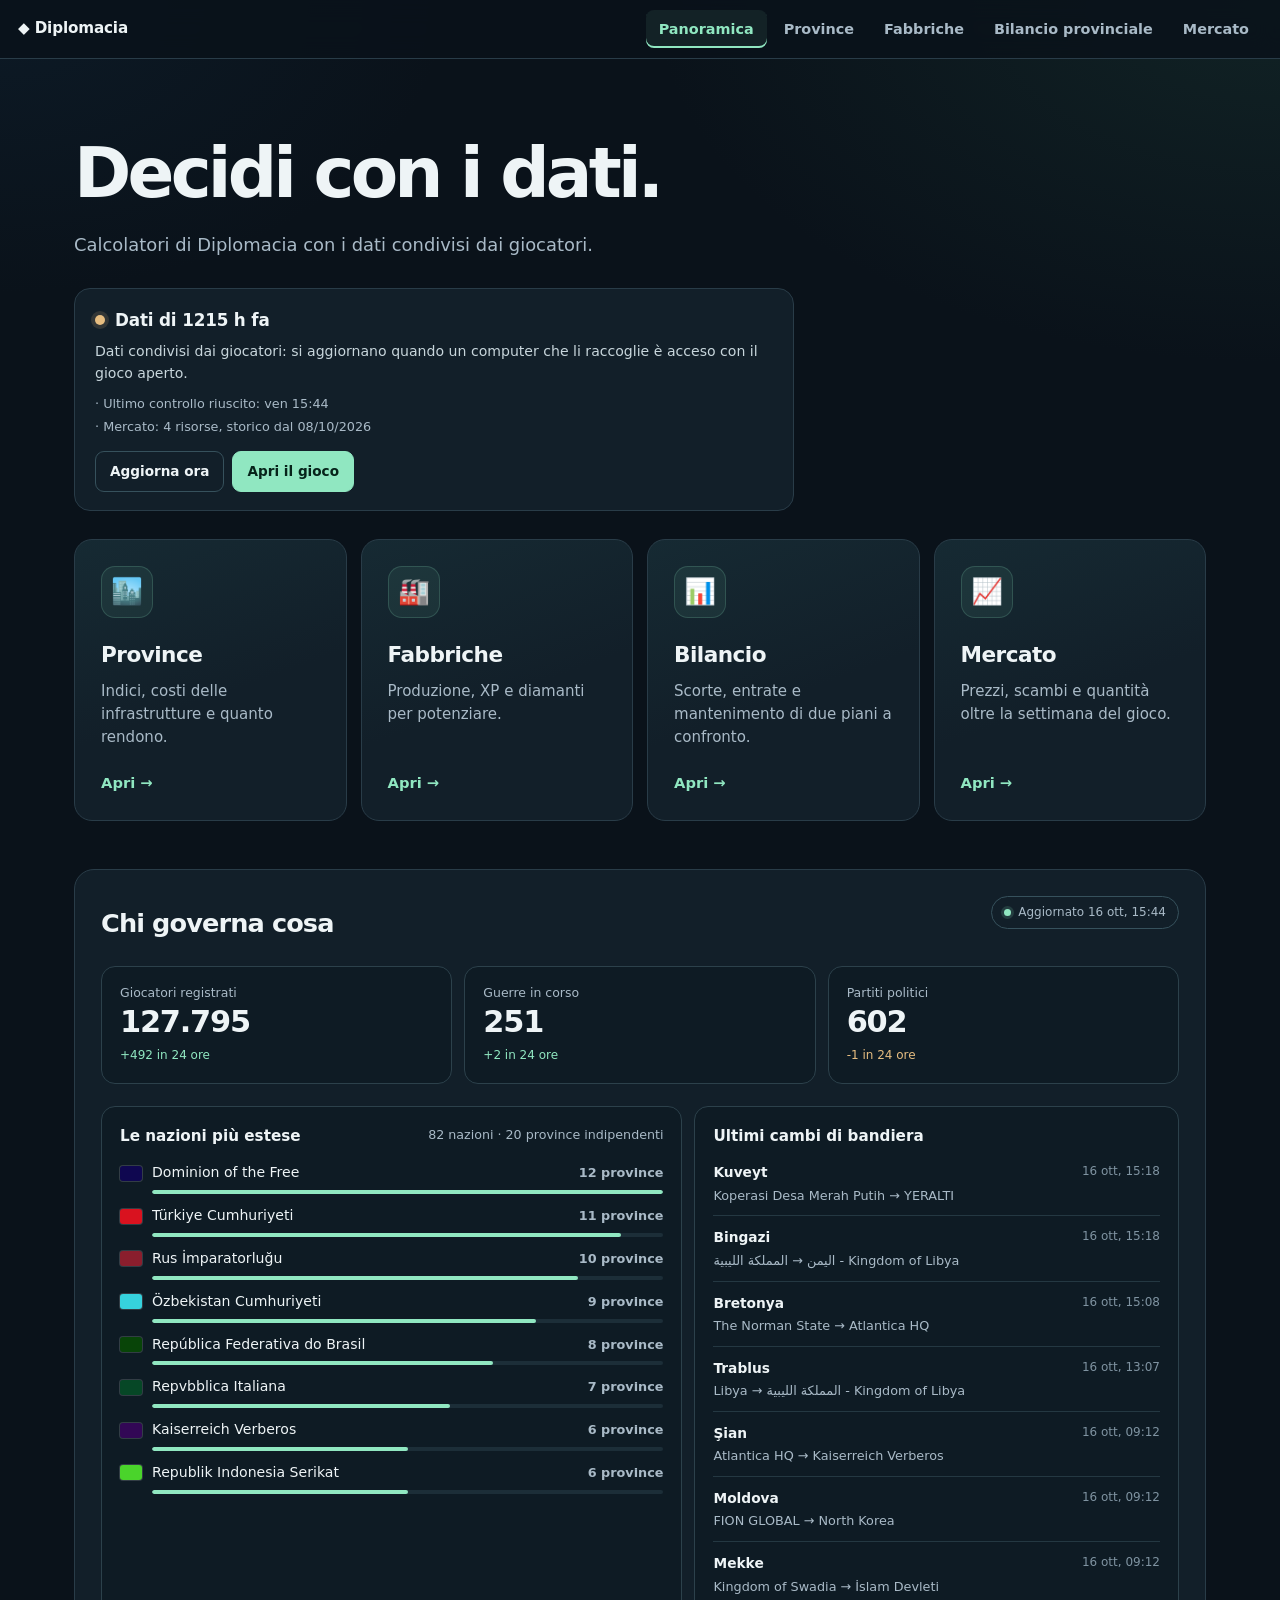
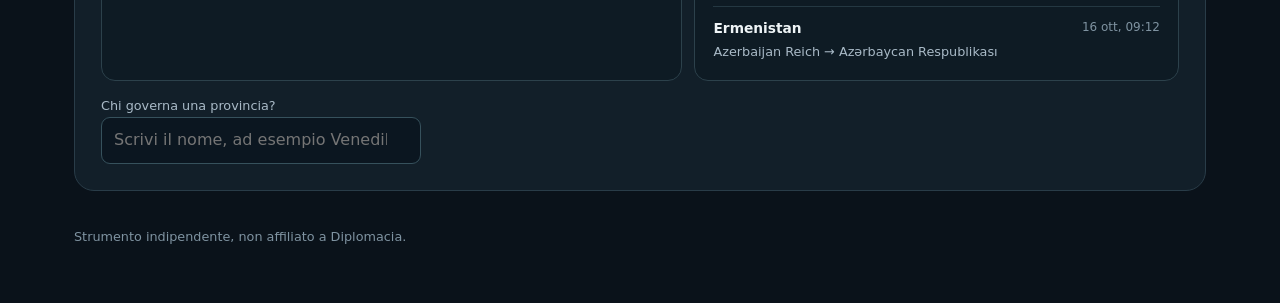
==== index.html @ f55ecc8c "Sito compattato 2026-10-16 15:44" ====
<!doctype html>
<html lang="it"><head><meta charset="utf-8"><meta name="viewport" content="width=device-width,initial-scale=1"><meta name="theme-color" content="#0a121a"><title>Diplomacia Calcolatori</title><link rel="stylesheet" href="unified.css"><link rel="stylesheet" href="collector.css"><style>
*{box-sizing:border-box}body{margin:0;background:var(--dip-glow) no-repeat var(--dip-bg);color:var(--dip-text);font-size:16px;line-height:1.55}.wrap{max-width:1180px;margin:auto;padding:64px 24px 56px}h1{font-size:clamp(2.4rem,5.4vw,4.4rem);line-height:1.06;margin:14px 0 20px;letter-spacing:-.055em;font-weight:750}h1 em{font-style:normal;color:var(--dip-accent)}.eyebrow{color:var(--dip-accent);text-transform:uppercase;letter-spacing:.16em;font-size:.7rem;font-weight:750}.lead{font-size:1.12rem;line-height:1.65;color:var(--dip-soft);max-width:640px;margin:0}.grid{display:grid;grid-template-columns:repeat(auto-fit,minmax(230px,1fr));gap:14px;margin-top:28px}.card{position:relative;display:flex;flex-direction:column;min-height:200px;padding:26px;border:1px solid var(--dip-line);border-radius:18px;background:linear-gradient(160deg,#162a33,var(--dip-panel) 55%);text-decoration:none;color:inherit;overflow:hidden}.card::after{content:"";position:absolute;inset:0 0 auto;height:2px;background:linear-gradient(90deg,var(--dip-accent),transparent);opacity:0;transition:opacity .2s}.card:hover,.card:focus-visible{border-color:#4c736c;outline:none}.card:hover::after,.card:focus-visible::after{opacity:1}.card:focus-visible{box-shadow:0 0 0 2px var(--dip-accent)}.icon{display:grid;place-items:center;width:52px;height:52px;border-radius:14px;background:#90e7c112;border:1px solid #90e7c12e;font-size:1.6rem}.card h2{margin:20px 0 8px;font-size:1.35rem;letter-spacing:-.025em}.card p{color:var(--dip-soft);margin:0;font-size:.94rem}.card strong{margin-top:auto;padding-top:22px;color:var(--dip-accent);font-size:.92rem;font-weight:650}.card strong span{display:inline-block;transition:transform .2s}.card:hover strong span{transform:translateX(4px)}.note{display:grid;gap:4px;margin-top:22px;border:1px solid var(--dip-line);border-radius:14px;padding:16px 20px;background:var(--dip-panel-2);color:var(--dip-soft);font-size:.88rem}.note p{margin:0}.note strong{color:var(--dip-text)}#shared-status{color:var(--dip-accent)}footer{margin-top:36px;color:#7f93a1;font-size:.8rem}.after{text-align:center}.world{margin-top:48px;padding:26px;border:1px solid var(--dip-line);border-radius:20px;background:var(--dip-panel)}.world-head{display:flex;justify-content:space-between;align-items:flex-start;gap:16px;flex-wrap:wrap}.world h2{margin:8px 0 0;font-size:1.6rem;letter-spacing:-.035em}.world h3{margin:0 0 14px;font-size:.95rem;display:flex;justify-content:space-between;gap:8px}.world h3 small{color:var(--dip-soft);font-weight:500}.pill{font-size:.75rem;color:var(--dip-soft);border:1px solid var(--dip-line-2);border-radius:999px;padding:6px 12px;white-space:nowrap}.pill::before{content:"";display:inline-block;width:7px;height:7px;margin-right:7px;border-radius:50%;background:var(--dip-accent);box-shadow:0 0 0 3px #90e7c126}.world-stats{display:grid;grid-template-columns:repeat(3,minmax(0,1fr));gap:12px;margin:22px 0}.wtile{padding:16px 18px;border:1px solid #2c414b;border-radius:14px;background:var(--dip-panel-2)}.wtile small{display:block;color:var(--dip-soft);font-size:.78rem}.wtile strong{display:block;font-size:1.9rem;letter-spacing:-.04em;line-height:1.3;font-variant-numeric:tabular-nums}.delta{font-size:.75rem;color:var(--dip-soft)}.delta.up{color:var(--dip-accent)}.delta.down{color:var(--dip-gold)}.world-cols{display:grid;grid-template-columns:1.2fr 1fr;gap:12px}.world-box{padding:18px;border:1px solid #2c414b;border-radius:14px;background:var(--dip-panel-2);min-width:0}.world ol,.world ul{list-style:none;margin:0;padding:0;display:grid;gap:11px}.nrow{display:flex;align-items:center;gap:10px;font-size:.88rem}.nname{flex:1;min-width:0;overflow:hidden;text-overflow:ellipsis;white-space:nowrap}.nrow b{font-weight:600;color:var(--dip-soft);font-size:.8rem;font-variant-numeric:tabular-nums;white-space:nowrap}.nbar{height:4px;margin:6px 0 0 32px;border-radius:4px;background:#1c2e38;overflow:hidden}.nbar span{display:block;height:100%;border-radius:4px;background:var(--dip-accent)}.flag{width:22px;height:15px;flex:none;border-radius:3px;object-fit:cover;box-shadow:0 0 0 1px #ffffff26;background:#2c414b}.flag.dot{display:inline-block}#world-changes li{display:grid;grid-template-columns:1fr auto;gap:2px 10px;font-size:.86rem;padding-bottom:10px;border-bottom:1px solid #243842}#world-changes li:last-child{border:0;padding:0}#world-changes span{grid-column:1;color:var(--dip-soft);font-size:.8rem}#world-changes time{grid-row:1;grid-column:2;color:#7f93a1;font-size:.75rem}#world-changes .empty{display:block;color:var(--dip-soft);font-size:.85rem;border:1px dashed #3b525e;border-radius:10px;padding:14px}.world-find{margin-top:12px;display:grid;grid-template-columns:minmax(0,320px) 1fr;gap:12px;align-items:center}.world-find input{font:inherit;width:100%;min-height:44px;padding:10px 12px;border-radius:9px;border:1px solid var(--dip-line-2);background:var(--dip-field);color:var(--dip-text)}.world-find input:focus-visible{outline:2px solid var(--dip-accent);outline-offset:2px}#world-owner{display:flex;align-items:center;gap:8px;flex-wrap:wrap;font-size:.9rem;color:var(--dip-soft)}#world-owner b{color:var(--dip-text)}.muted{color:var(--dip-soft)}.world-foot{margin:16px 0 0;font-size:.78rem;color:#7f93a1}.world.loading .world-cols,.world.loading .world-find{opacity:.45}@media(max-width:760px){.world{padding:18px}.world-stats{grid-template-columns:1fr 1fr 1fr;gap:8px}.wtile{padding:12px}.wtile strong{font-size:1.25rem}.world-cols,.world-find{grid-template-columns:1fr}}@media(max-width:420px){.world-stats{grid-template-columns:1fr}}
@media(max-width:600px){.wrap{padding:40px 16px 40px}.grid{margin-top:34px}.card{min-height:0}}@media(prefers-reduced-motion:reduce){.card::after,.card strong span{transition:none}}
</style></head><body><nav class="unified-nav" aria-label="Sezioni Diplomacia"><a href="index.html" aria-current="page">Panoramica</a><a href="province.html">Province</a><a href="fabbriche.html">Fabbriche</a><a href="bilancio.html">Bilancio provinciale</a><a href="mercato.html">Mercato</a></nav><main class="wrap"><h1>Decidi con i dati.</h1><p class="lead">Calcolatori di Diplomacia con i dati condivisi dai giocatori.</p><section id="collector" class="collector" aria-live="polite" style="margin-top:28px;max-width:720px"><div class="c-head"><span class="c-dot"></span><strong class="c-title">Controllo…</strong></div><p class="c-text"></p><ul class="c-facts"></ul><div class="c-actions"><button class="c-sync" type="button">Aggiorna ora</button><button class="c-open" type="button" hidden>Apri il gioco</button></div></section><div class="grid"><a class="card" href="province.html"><div class="icon">🏙️</div><h2>Province</h2><p>Indici, costi delle infrastrutture e quanto rendono.</p><strong>Apri <span>→</span></strong></a><a class="card" href="fabbriche.html"><div class="icon">🏭</div><h2>Fabbriche</h2><p>Produzione, XP e diamanti per potenziare.</p><strong>Apri <span>→</span></strong></a><a class="card" href="bilancio.html"><div class="icon">📊</div><h2>Bilancio</h2><p>Scorte, entrate e mantenimento di due piani a confronto.</p><strong>Apri <span>→</span></strong></a><a class="card" href="mercato.html"><div class="icon">📈</div><h2>Mercato</h2><p>Prezzi, scambi e quantità oltre la settimana del gioco.</p><strong>Apri <span>→</span></strong></a></div><section class="world loading" id="world" aria-labelledby="world-title"><div class="world-head"><div><h2 id="world-title">Chi governa cosa</h2></div><span class="pill" id="world-time" aria-live="polite">Leggo i dati pubblici…</span></div><div class="world-stats" id="world-stats"></div><div class="world-cols"><div class="world-box"><h3>Le nazioni più estese <small id="world-nation-count"></small></h3><ol id="world-nations"></ol></div><div class="world-box"><h3>Ultimi cambi di bandiera</h3><ul id="world-changes"></ul></div></div><div class="world-find"><label><span class="muted" style="font-size:.8rem">Chi governa una provincia?</span><input id="world-search" list="world-provinces" placeholder="Scrivi il nome, ad esempio Venedik" autocomplete="off"></label><datalist id="world-provinces"></datalist><p id="world-owner" aria-live="polite"></p></div></section><footer>Strumento indipendente, non affiliato a Diplomacia.</footer></main><script src="sito.js"></script><script src="public-world.js"></script><script src="status-ui.js"></script><script src="public-world-ui.js"></script></body></html>
---- unified.css ----
/* Tema comune Diplomacia: palette verde/menta/oro del simulatore Province (v9). Solo aspetto, nessuna logica. */
:root{--dip-bg:#0a121a;--dip-panel:#121f29;--dip-panel-2:#0e1b24;--dip-field:#0b1620;--dip-line:#293c48;--dip-line-2:#36515c;--dip-text:#eef4f6;--dip-soft:#a9bac7;--dip-accent:#90e7c1;--dip-accent-ink:#06231a;--dip-gold:#e6bd80;--dip-danger:#ffa59d;--dip-font:"Segoe UI Variable Text","Segoe UI",Inter,system-ui,-apple-system,sans-serif;--dip-glow:radial-gradient(ellipse 70vw 520px at 100% 0,#21493e4d,transparent 70%),radial-gradient(ellipse 50vw 420px at 0 0,#14324a40,transparent 70%);color-scheme:dark}
/* Ogni foglio di pagina, caricato dopo questo, applica lo sfondo con: background:var(--dip-glow) no-repeat var(--dip-bg) */
html{scrollbar-color:#2e4652 var(--dip-bg);scroll-padding-top:72px}
body{font-family:var(--dip-font);-webkit-font-smoothing:antialiased}
::selection{background:#90e7c155;color:#fff}

/* Navigazione: marchio a sinistra, sezioni a destra, fissa in alto */
.unified-nav{position:sticky;top:0;z-index:20;display:flex;align-items:center;gap:4px;flex-wrap:wrap;padding:10px max(18px,calc((100vw - 1384px)/2));background:#0a121ad9;-webkit-backdrop-filter:blur(12px);backdrop-filter:blur(12px);border-bottom:1px solid var(--dip-line)}
.unified-nav::before{content:"◆ Diplomacia";margin-right:auto;padding-right:16px;color:var(--dip-text);font:750 .95rem/1 var(--dip-font);letter-spacing:-.01em}
.unified-nav a{display:inline-flex;align-items:center;min-height:38px;padding:8px 13px;border:0;border-radius:8px;background:transparent;color:var(--dip-soft);text-decoration:none;font:600 .9rem var(--dip-font)}
.unified-nav a:hover{background:#1c2e38;color:#fff}
.unified-nav a:focus-visible{outline:2px solid var(--dip-accent);outline-offset:2px}
.unified-nav a[aria-current="page"]{background:#90e7c114;color:var(--dip-accent);box-shadow:inset 0 -2px var(--dip-accent)}

/* Collegamento al raccoglitore Firefox in fondo alle pagine */
a[href="/connect.html"]{display:inline-flex;align-items:center;gap:8px;margin:0 0 34px;padding:10px 16px;border:1px solid var(--dip-line-2);border-radius:999px;color:var(--dip-soft);text-decoration:none;font-size:.85rem}
a[href="/connect.html"]::before{content:"🦊"}
a[href="/connect.html"]:hover{color:var(--dip-accent);border-color:#4c736c}

@media(max-width:600px){html{scroll-padding-top:0}.unified-nav{position:relative;padding:8px 10px;gap:2px}.unified-nav::before{width:100%;margin:2px 0 6px;padding:0 4px}.unified-nav a{padding:7px 9px;font-size:.82rem;min-height:36px}}
@media(prefers-reduced-motion:no-preference){.unified-nav a,a[href="/connect.html"]{transition:background .16s,color .16s,border-color .16s}}
---- collector.css ----
/* Pannello "Raccolta automatica" (Panoramica e menu dell'icona) */
.collector{padding:18px 20px;border:1px solid var(--dip-line);border-radius:16px;background:var(--dip-panel)}
.collector .c-head{display:flex;align-items:center;gap:10px}
.collector .c-dot{width:10px;height:10px;flex:none;border-radius:50%;background:#6b7f8c;box-shadow:0 0 0 4px #6b7f8c26}
.collector[data-state="ok"] .c-dot{background:var(--dip-accent);box-shadow:0 0 0 4px #90e7c126}
.collector[data-state="old"] .c-dot,.collector[data-state="wait"] .c-dot{background:var(--dip-gold);box-shadow:0 0 0 4px #e6bd8026}
.collector[data-state="err"] .c-dot{background:var(--dip-danger);box-shadow:0 0 0 4px #ffa59d26}
.collector .c-title{font-size:1.05rem;letter-spacing:-.01em}
.collector .c-text{margin:8px 0 0;color:#c8d6dc;font-size:.88rem;line-height:1.55}
.collector .c-facts{list-style:none;margin:10px 0 0;padding:0;display:grid;gap:3px;color:var(--dip-soft);font-size:.8rem}
.collector .c-facts li::before{content:"· "}
.collector .c-actions{display:flex;gap:8px;flex-wrap:wrap;margin-top:14px}
.collector button{font:inherit;font-size:.85rem;font-weight:650;padding:9px 14px;border-radius:9px;cursor:pointer;border:1px solid var(--dip-line-2);background:transparent;color:var(--dip-text)}
.collector button:hover{border-color:#4c736c;color:var(--dip-accent)}
.collector .c-open{border-color:var(--dip-accent);background:var(--dip-accent);color:var(--dip-accent-ink)}
.collector .c-open:hover{background:#a8f0d0;color:var(--dip-accent-ink)}
.collector button:disabled{opacity:.6;cursor:default}
.collector button:focus-visible{outline:2px solid var(--dip-accent);outline-offset:2px}
.collector.compact{padding:14px}

/* Sito per gli altri giocatori (solo nell'estensione) */
.publish summary{cursor:pointer;display:flex;align-items:center;gap:10px;flex-wrap:wrap}
.publish .p-state{font-size:.8rem;color:var(--dip-soft)}
.publish .p-fields{display:grid;gap:10px;margin-top:12px}
.publish label{display:grid;gap:5px;font-size:.82rem;color:var(--dip-soft)}
.publish input{font:inherit;font-size:.9rem;padding:9px 11px;border-radius:9px;border:1px solid var(--dip-line-2);background:var(--dip-field);color:var(--dip-text);min-width:0;width:100%}
.publish .p-status{margin:10px 0 0;font-size:.85rem;color:#c8d6dc}
.publish .p-status.err{color:var(--dip-danger)}
.publish a{color:var(--dip-accent);word-break:break-all}
.publish .p-more{margin-top:12px}
.publish .p-more summary{font-size:.85rem;color:var(--dip-soft)}
.publish .p-roles{border:0;padding:0;margin:10px 0 0;display:grid;gap:6px}
.publish .p-roles legend{font-size:.82rem;color:var(--dip-soft);margin-bottom:4px}
.publish label.p-check{display:flex;gap:8px;align-items:flex-start;font-size:.85rem;color:var(--dip-text);margin-top:6px}
.publish label.p-check input{width:auto;margin-top:3px;flex:none}
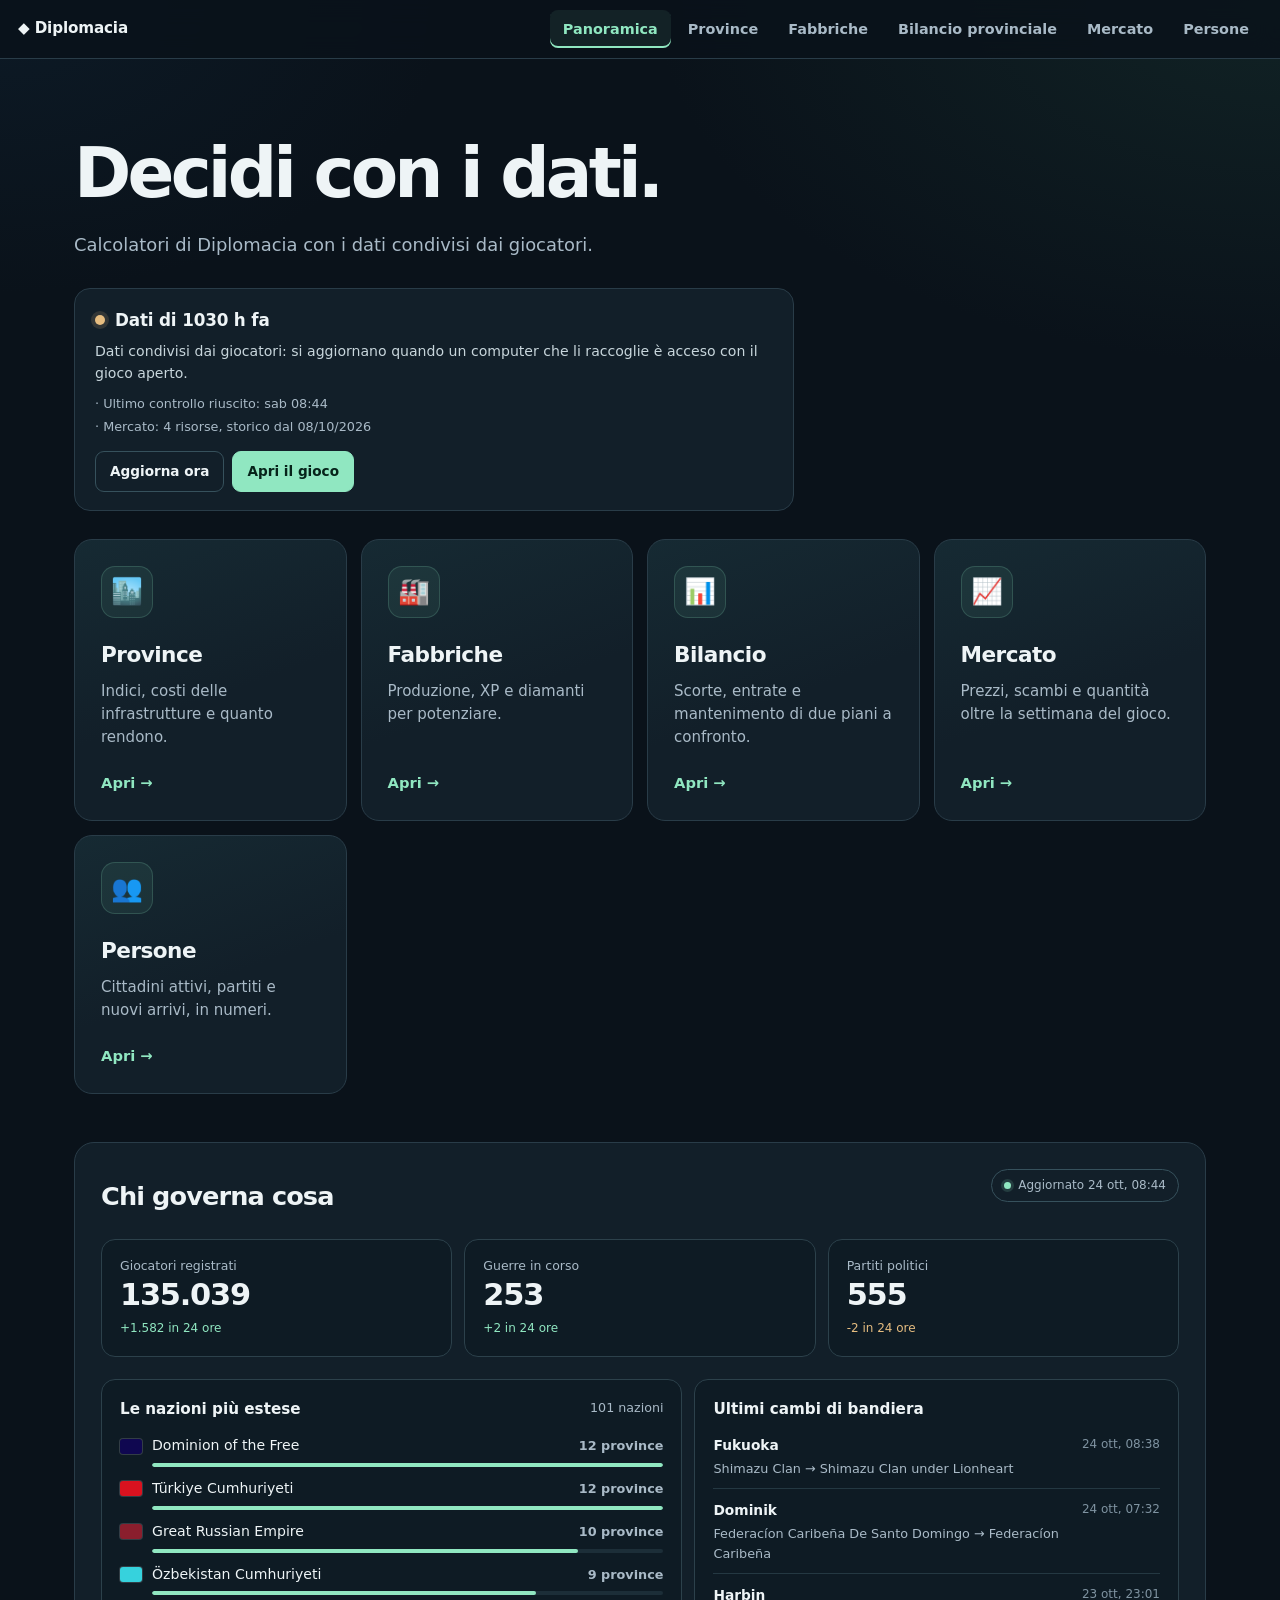
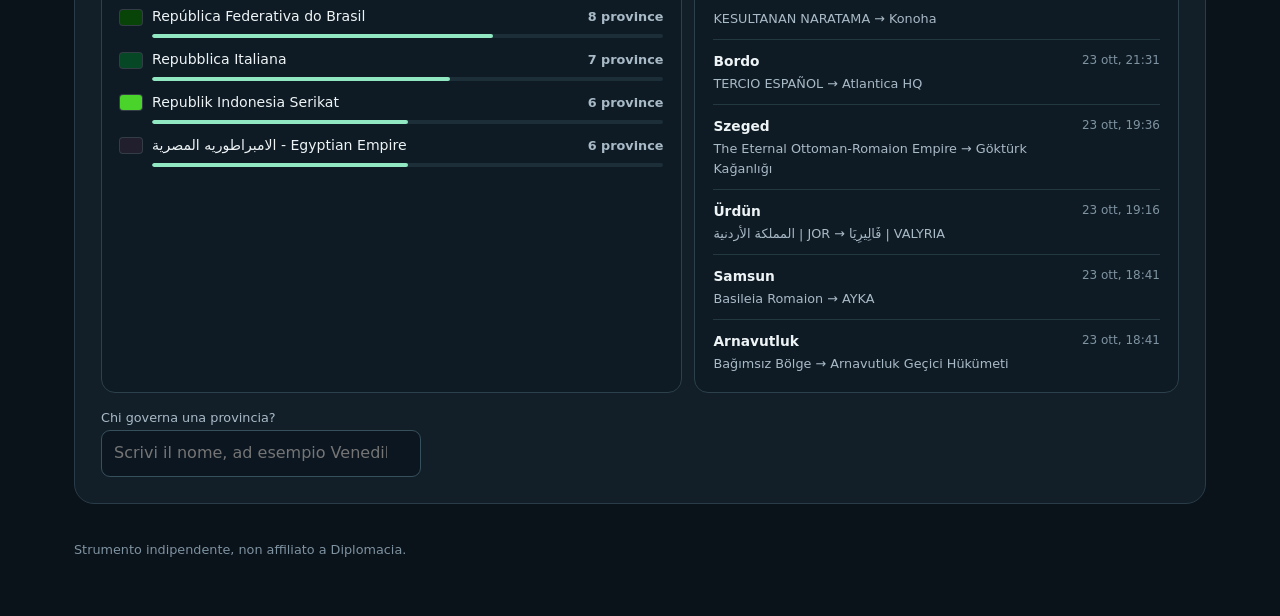
==== commit c0529a3d: "Sito compattato 2026-10-24 08:44" ====
--- a/index.html
+++ b/index.html
@@ -2,4 +2,4 @@
 <html lang="it"><head><meta charset="utf-8"><meta name="viewport" content="width=device-width,initial-scale=1"><meta name="theme-color" content="#0a121a"><title>Diplomacia Calcolatori</title><link rel="stylesheet" href="unified.css"><link rel="stylesheet" href="collector.css"><style>
 *{box-sizing:border-box}body{margin:0;background:var(--dip-glow) no-repeat var(--dip-bg);color:var(--dip-text);font-size:16px;line-height:1.55}.wrap{max-width:1180px;margin:auto;padding:64px 24px 56px}h1{font-size:clamp(2.4rem,5.4vw,4.4rem);line-height:1.06;margin:14px 0 20px;letter-spacing:-.055em;font-weight:750}h1 em{font-style:normal;color:var(--dip-accent)}.eyebrow{color:var(--dip-accent);text-transform:uppercase;letter-spacing:.16em;font-size:.7rem;font-weight:750}.lead{font-size:1.12rem;line-height:1.65;color:var(--dip-soft);max-width:640px;margin:0}.grid{display:grid;grid-template-columns:repeat(auto-fit,minmax(230px,1fr));gap:14px;margin-top:28px}.card{position:relative;display:flex;flex-direction:column;min-height:200px;padding:26px;border:1px solid var(--dip-line);border-radius:18px;background:linear-gradient(160deg,#162a33,var(--dip-panel) 55%);text-decoration:none;color:inherit;overflow:hidden}.card::after{content:"";position:absolute;inset:0 0 auto;height:2px;background:linear-gradient(90deg,var(--dip-accent),transparent);opacity:0;transition:opacity .2s}.card:hover,.card:focus-visible{border-color:#4c736c;outline:none}.card:hover::after,.card:focus-visible::after{opacity:1}.card:focus-visible{box-shadow:0 0 0 2px var(--dip-accent)}.icon{display:grid;place-items:center;width:52px;height:52px;border-radius:14px;background:#90e7c112;border:1px solid #90e7c12e;font-size:1.6rem}.card h2{margin:20px 0 8px;font-size:1.35rem;letter-spacing:-.025em}.card p{color:var(--dip-soft);margin:0;font-size:.94rem}.card strong{margin-top:auto;padding-top:22px;color:var(--dip-accent);font-size:.92rem;font-weight:650}.card strong span{display:inline-block;transition:transform .2s}.card:hover strong span{transform:translateX(4px)}.note{display:grid;gap:4px;margin-top:22px;border:1px solid var(--dip-line);border-radius:14px;padding:16px 20px;background:var(--dip-panel-2);color:var(--dip-soft);font-size:.88rem}.note p{margin:0}.note strong{color:var(--dip-text)}#shared-status{color:var(--dip-accent)}footer{margin-top:36px;color:#7f93a1;font-size:.8rem}.after{text-align:center}.world{margin-top:48px;padding:26px;border:1px solid var(--dip-line);border-radius:20px;background:var(--dip-panel)}.world-head{display:flex;justify-content:space-between;align-items:flex-start;gap:16px;flex-wrap:wrap}.world h2{margin:8px 0 0;font-size:1.6rem;letter-spacing:-.035em}.world h3{margin:0 0 14px;font-size:.95rem;display:flex;justify-content:space-between;gap:8px}.world h3 small{color:var(--dip-soft);font-weight:500}.pill{font-size:.75rem;color:var(--dip-soft);border:1px solid var(--dip-line-2);border-radius:999px;padding:6px 12px;white-space:nowrap}.pill::before{content:"";display:inline-block;width:7px;height:7px;margin-right:7px;border-radius:50%;background:var(--dip-accent);box-shadow:0 0 0 3px #90e7c126}.world-stats{display:grid;grid-template-columns:repeat(3,minmax(0,1fr));gap:12px;margin:22px 0}.wtile{padding:16px 18px;border:1px solid #2c414b;border-radius:14px;background:var(--dip-panel-2)}.wtile small{display:block;color:var(--dip-soft);font-size:.78rem}.wtile strong{display:block;font-size:1.9rem;letter-spacing:-.04em;line-height:1.3;font-variant-numeric:tabular-nums}.delta{font-size:.75rem;color:var(--dip-soft)}.delta.up{color:var(--dip-accent)}.delta.down{color:var(--dip-gold)}.world-cols{display:grid;grid-template-columns:1.2fr 1fr;gap:12px}.world-box{padding:18px;border:1px solid #2c414b;border-radius:14px;background:var(--dip-panel-2);min-width:0}.world ol,.world ul{list-style:none;margin:0;padding:0;display:grid;gap:11px}.nrow{display:flex;align-items:center;gap:10px;font-size:.88rem}.nname{flex:1;min-width:0;overflow:hidden;text-overflow:ellipsis;white-space:nowrap}.nrow b{font-weight:600;color:var(--dip-soft);font-size:.8rem;font-variant-numeric:tabular-nums;white-space:nowrap}.nbar{height:4px;margin:6px 0 0 32px;border-radius:4px;background:#1c2e38;overflow:hidden}.nbar span{display:block;height:100%;border-radius:4px;background:var(--dip-accent)}.flag{width:22px;height:15px;flex:none;border-radius:3px;object-fit:cover;box-shadow:0 0 0 1px #ffffff26;background:#2c414b}.flag.dot{display:inline-block}#world-changes li{display:grid;grid-template-columns:1fr auto;gap:2px 10px;font-size:.86rem;padding-bottom:10px;border-bottom:1px solid #243842}#world-changes li:last-child{border:0;padding:0}#world-changes span{grid-column:1;color:var(--dip-soft);font-size:.8rem}#world-changes time{grid-row:1;grid-column:2;color:#7f93a1;font-size:.75rem}#world-changes .empty{display:block;color:var(--dip-soft);font-size:.85rem;border:1px dashed #3b525e;border-radius:10px;padding:14px}.world-find{margin-top:12px;display:grid;grid-template-columns:minmax(0,320px) 1fr;gap:12px;align-items:center}.world-find input{font:inherit;width:100%;min-height:44px;padding:10px 12px;border-radius:9px;border:1px solid var(--dip-line-2);background:var(--dip-field);color:var(--dip-text)}.world-find input:focus-visible{outline:2px solid var(--dip-accent);outline-offset:2px}#world-owner{display:flex;align-items:center;gap:8px;flex-wrap:wrap;font-size:.9rem;color:var(--dip-soft)}#world-owner b{color:var(--dip-text)}.muted{color:var(--dip-soft)}.world-foot{margin:16px 0 0;font-size:.78rem;color:#7f93a1}.world.loading .world-cols,.world.loading .world-find{opacity:.45}@media(max-width:760px){.world{padding:18px}.world-stats{grid-template-columns:1fr 1fr 1fr;gap:8px}.wtile{padding:12px}.wtile strong{font-size:1.25rem}.world-cols,.world-find{grid-template-columns:1fr}}@media(max-width:420px){.world-stats{grid-template-columns:1fr}}
 @media(max-width:600px){.wrap{padding:40px 16px 40px}.grid{margin-top:34px}.card{min-height:0}}@media(prefers-reduced-motion:reduce){.card::after,.card strong span{transition:none}}
-</style></head><body><nav class="unified-nav" aria-label="Sezioni Diplomacia"><a href="index.html" aria-current="page">Panoramica</a><a href="province.html">Province</a><a href="fabbriche.html">Fabbriche</a><a href="bilancio.html">Bilancio provinciale</a><a href="mercato.html">Mercato</a></nav><main class="wrap"><h1>Decidi con i dati.</h1><p class="lead">Calcolatori di Diplomacia con i dati condivisi dai giocatori.</p><section id="collector" class="collector" aria-live="polite" style="margin-top:28px;max-width:720px"><div class="c-head"><span class="c-dot"></span><strong class="c-title">Controllo…</strong></div><p class="c-text"></p><ul class="c-facts"></ul><div class="c-actions"><button class="c-sync" type="button">Aggiorna ora</button><button class="c-open" type="button" hidden>Apri il gioco</button></div></section><div class="grid"><a class="card" href="province.html"><div class="icon">🏙️</div><h2>Province</h2><p>Indici, costi delle infrastrutture e quanto rendono.</p><strong>Apri <span>→</span></strong></a><a class="card" href="fabbriche.html"><div class="icon">🏭</div><h2>Fabbriche</h2><p>Produzione, XP e diamanti per potenziare.</p><strong>Apri <span>→</span></strong></a><a class="card" href="bilancio.html"><div class="icon">📊</div><h2>Bilancio</h2><p>Scorte, entrate e mantenimento di due piani a confronto.</p><strong>Apri <span>→</span></strong></a><a class="card" href="mercato.html"><div class="icon">📈</div><h2>Mercato</h2><p>Prezzi, scambi e quantità oltre la settimana del gioco.</p><strong>Apri <span>→</span></strong></a></div><section class="world loading" id="world" aria-labelledby="world-title"><div class="world-head"><div><h2 id="world-title">Chi governa cosa</h2></div><span class="pill" id="world-time" aria-live="polite">Leggo i dati pubblici…</span></div><div class="world-stats" id="world-stats"></div><div class="world-cols"><div class="world-box"><h3>Le nazioni più estese <small id="world-nation-count"></small></h3><ol id="world-nations"></ol></div><div class="world-box"><h3>Ultimi cambi di bandiera</h3><ul id="world-changes"></ul></div></div><div class="world-find"><label><span class="muted" style="font-size:.8rem">Chi governa una provincia?</span><input id="world-search" list="world-provinces" placeholder="Scrivi il nome, ad esempio Venedik" autocomplete="off"></label><datalist id="world-provinces"></datalist><p id="world-owner" aria-live="polite"></p></div></section><footer>Strumento indipendente, non affiliato a Diplomacia.</footer></main><script src="sito.js"></script><script src="public-world.js"></script><script src="status-ui.js"></script><script src="public-world-ui.js"></script></body></html>
+</style></head><body><nav class="unified-nav" aria-label="Sezioni Diplomacia"><a href="index.html" aria-current="page">Panoramica</a><a href="province.html">Province</a><a href="fabbriche.html">Fabbriche</a><a href="bilancio.html">Bilancio provinciale</a><a href="mercato.html">Mercato</a><a href="persone-numeri.html">Persone</a></nav><main class="wrap"><h1>Decidi con i dati.</h1><p class="lead">Calcolatori di Diplomacia con i dati condivisi dai giocatori.</p><section id="collector" class="collector" aria-live="polite" style="margin-top:28px;max-width:720px"><div class="c-head"><span class="c-dot"></span><strong class="c-title">Controllo…</strong></div><p class="c-text"></p><ul class="c-facts"></ul><div class="c-actions"><button class="c-sync" type="button">Aggiorna ora</button><button class="c-open" type="button" hidden>Apri il gioco</button></div></section><div class="grid"><a class="card" href="province.html"><div class="icon">🏙️</div><h2>Province</h2><p>Indici, costi delle infrastrutture e quanto rendono.</p><strong>Apri <span>→</span></strong></a><a class="card" href="fabbriche.html"><div class="icon">🏭</div><h2>Fabbriche</h2><p>Produzione, XP e diamanti per potenziare.</p><strong>Apri <span>→</span></strong></a><a class="card" href="bilancio.html"><div class="icon">📊</div><h2>Bilancio</h2><p>Scorte, entrate e mantenimento di due piani a confronto.</p><strong>Apri <span>→</span></strong></a><a class="card" href="mercato.html"><div class="icon">📈</div><h2>Mercato</h2><p>Prezzi, scambi e quantità oltre la settimana del gioco.</p><strong>Apri <span>→</span></strong></a><a class="card" href="persone-numeri.html"><div class="icon">👥</div><h2>Persone</h2><p>Cittadini attivi, partiti e nuovi arrivi, in numeri.</p><strong>Apri <span>→</span></strong></a></div><section class="world loading" id="world" aria-labelledby="world-title"><div class="world-head"><div><h2 id="world-title">Chi governa cosa</h2></div><span class="pill" id="world-time" aria-live="polite">Leggo i dati pubblici…</span></div><div class="world-stats" id="world-stats"></div><div class="world-cols"><div class="world-box"><h3>Le nazioni più estese <small id="world-nation-count"></small></h3><ol id="world-nations"></ol></div><div class="world-box"><h3>Ultimi cambi di bandiera</h3><ul id="world-changes"></ul></div></div><div class="world-find"><label><span class="muted" style="font-size:.8rem">Chi governa una provincia?</span><input id="world-search" list="world-provinces" placeholder="Scrivi il nome, ad esempio Venedik" autocomplete="off"></label><datalist id="world-provinces"></datalist><p id="world-owner" aria-live="polite"></p></div></section><footer>Strumento indipendente, non affiliato a Diplomacia.</footer></main><script src="sito.js"></script><script src="public-world.js"></script><script src="status-ui.js"></script><script src="public-world-ui.js"></script></body></html>
